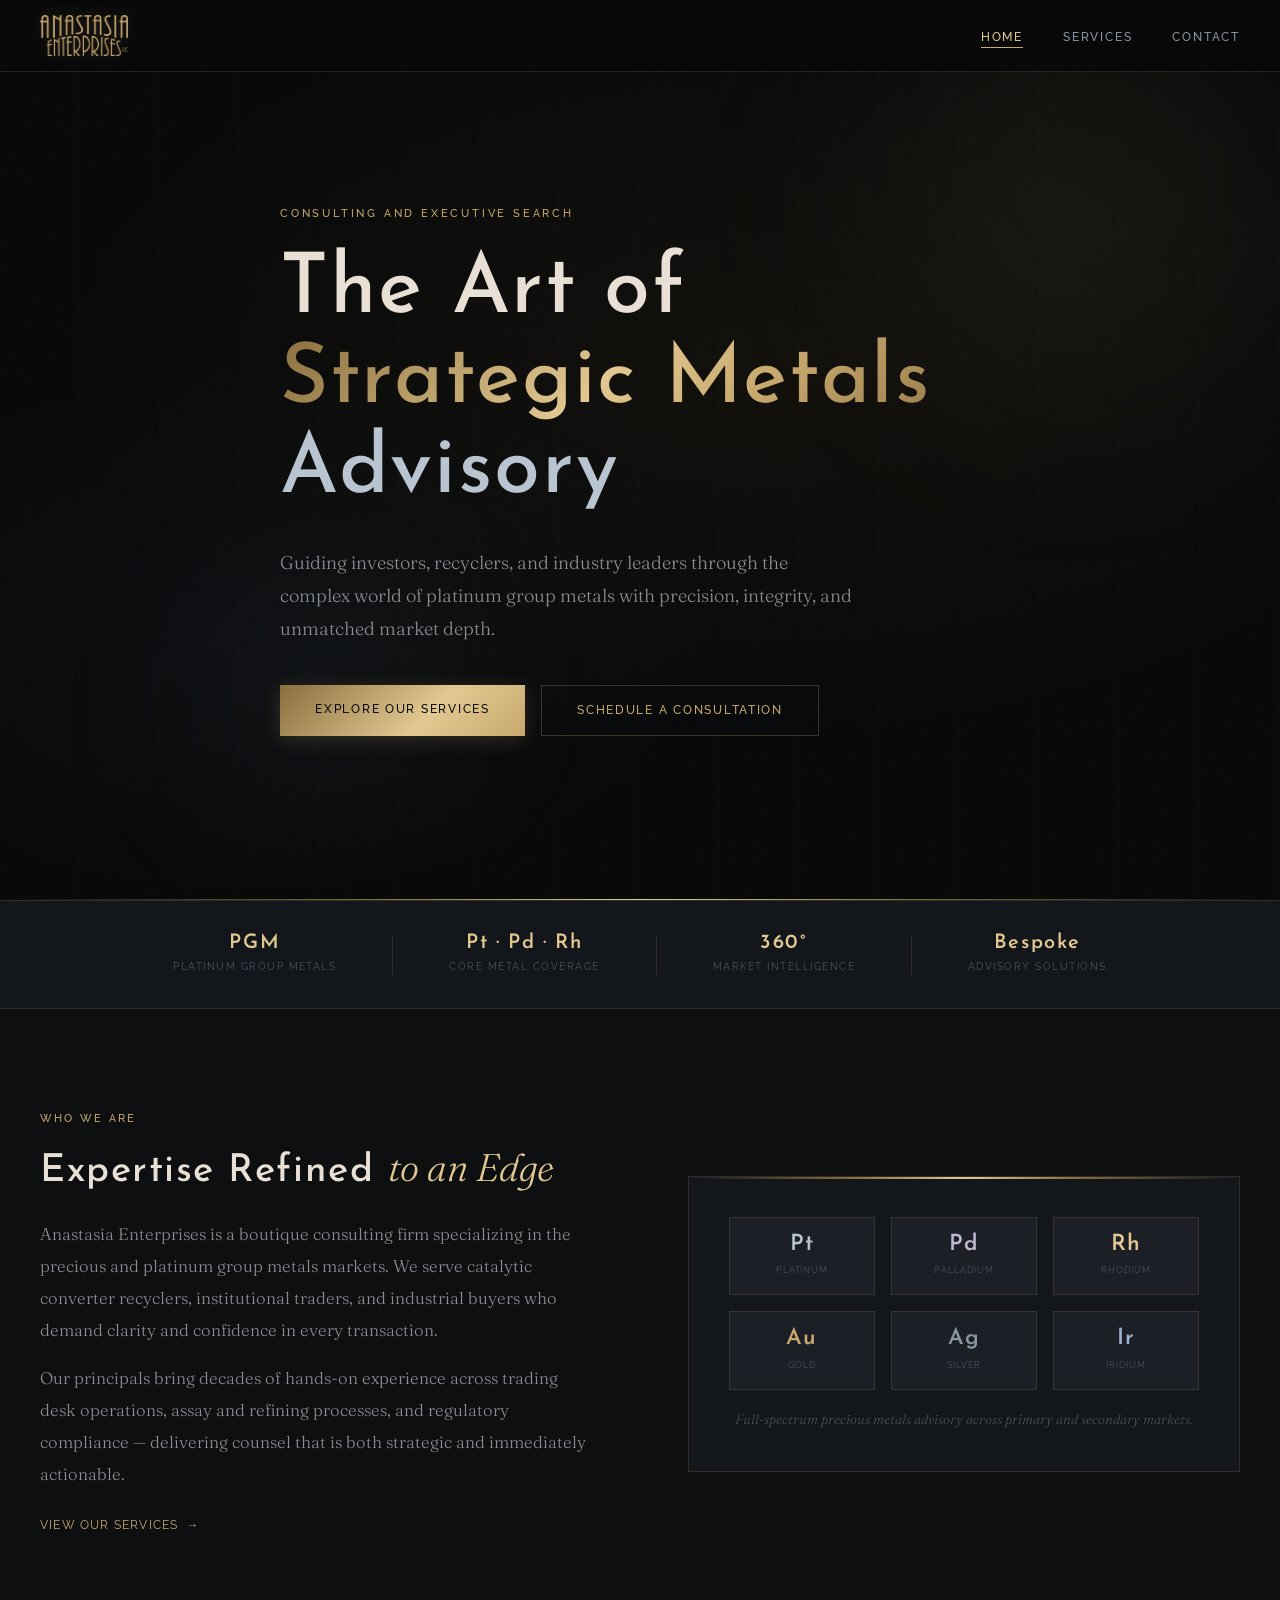
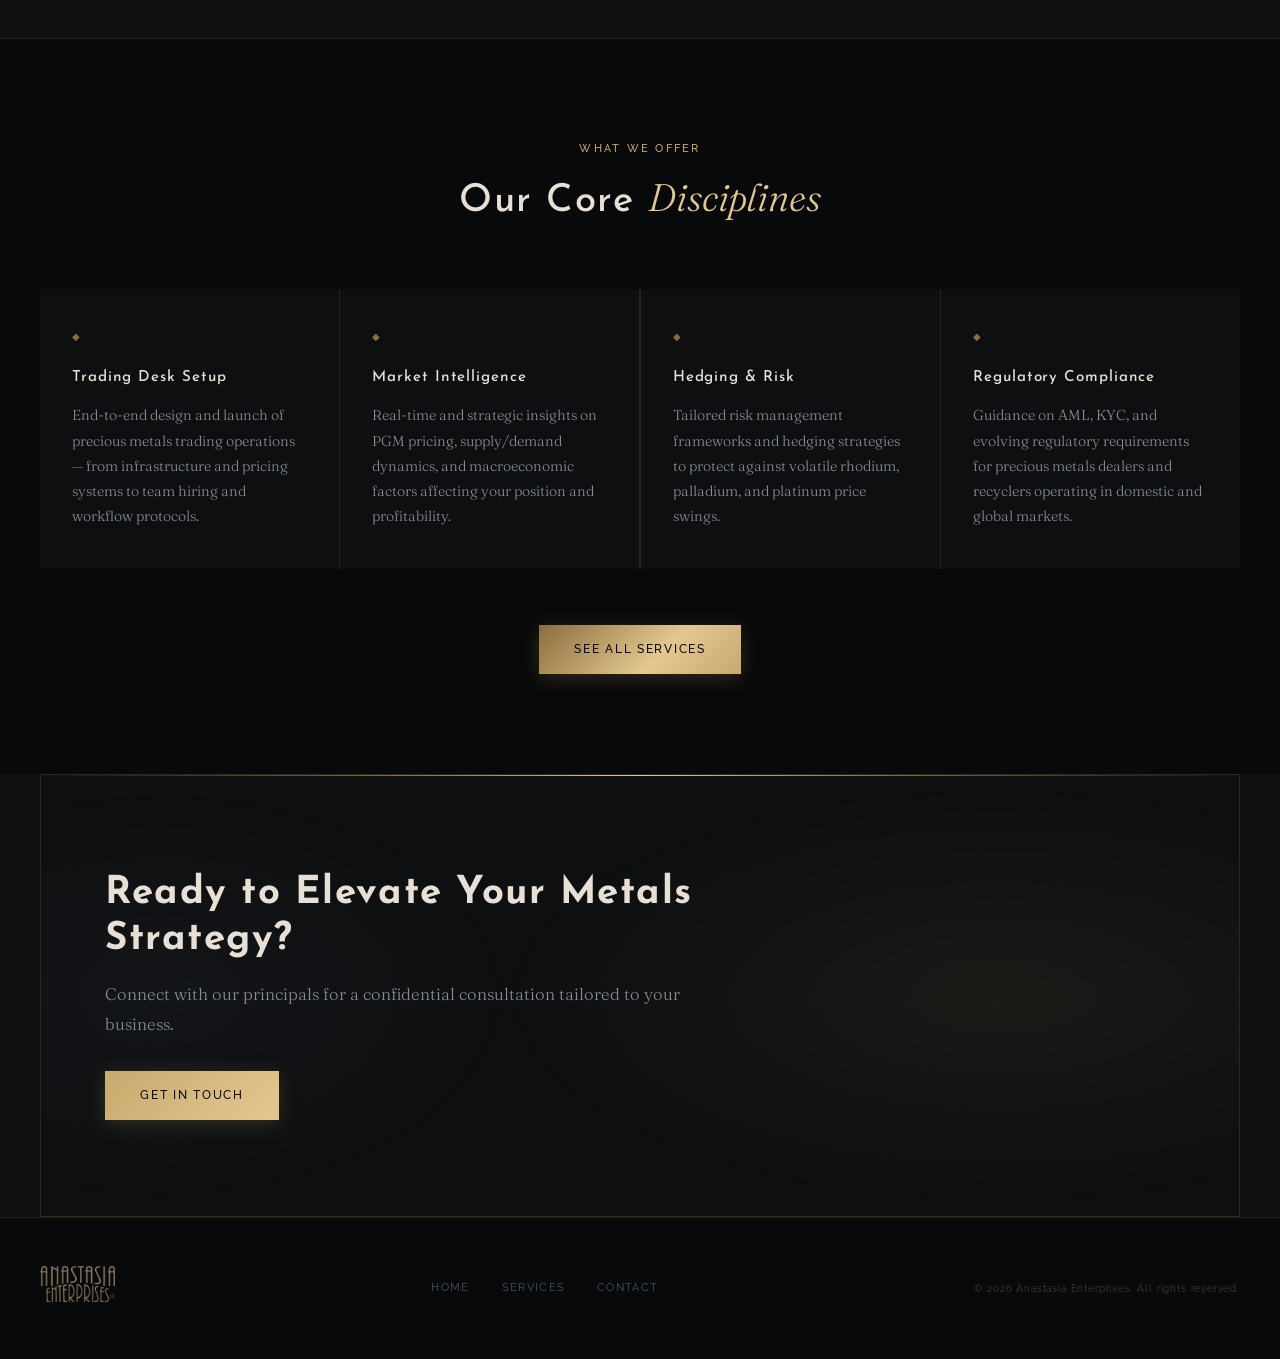
==== index.html @ 04ce866e "Add files via upload" ====
<!DOCTYPE html>
<html lang="en">
<head>
  <meta charset="UTF-8" />
  <meta name="viewport" content="width=device-width, initial-scale=1.0" />
  <title>Anastasia Enterprises | Consulting and Executive Search</title>
  <link rel="stylesheet" href="styles.css" />
  <link rel="preconnect" href="https://fonts.googleapis.com">
  <link rel="preconnect" href="https://fonts.gstatic.com" crossorigin>
  <link href="https://fonts.googleapis.com/css2?family=Fraunces:ital,opsz,wght@0,9..144,300;0,9..144,400;0,9..144,500;1,9..144,300;1,9..144,400&family=Josefin+Sans:wght@700&family=Raleway:wght@300;400;500&display=swap" rel="stylesheet">
</head>
<body class="page-home">

  <!-- Grain overlay -->
  <div class="grain"></div>

  <!-- Navigation -->
  <nav class="nav">
    <div class="nav-inner">
      <a href="index.html" class="nav-logo">
        <img src="logo.png" alt="Anastasia Enterprises" />
      </a>
      <ul class="nav-links">
        <li><a href="index.html" class="active">Home</a></li>
        <li><a href="services.html">Services</a></li>
        <li><a href="contact.html">Contact</a></li>
      </ul>
    </div>
  </nav>

  <!-- Hero -->
  <section class="hero">
    <div class="hero-bg">
      <div class="hero-orb hero-orb-1"></div>
      <div class="hero-orb hero-orb-2"></div>
      <div class="hero-lines"></div>
    </div>
    <div class="hero-content">
      <span class="hero-eyebrow">Consulting and Executive Search</span>
      <h1 class="hero-title">
        <span class="line-1">The Art of</span>
        <span class="line-2 gold-text">Strategic Metals</span>
        <span class="line-3">Advisory</span>
      </h1>
      <p class="hero-sub">Guiding investors, recyclers, and industry leaders through the complex world of platinum group metals with precision, integrity, and unmatched market depth.</p>
      <div class="hero-actions">
        <a href="services.html" class="btn-primary">Explore Our Services</a>
        <a href="contact.html" class="btn-ghost">Schedule a Consultation</a>
      </div>
    </div>
    <div class="hero-metal-bar"></div>
  </section>

  <!-- Stats Bar -->
  <section class="stats-bar">
    <div class="stats-inner">
      <div class="stat">
        <span class="stat-num">PGM</span>
        <span class="stat-label">Platinum Group Metals</span>
      </div>
      <div class="stat-divider"></div>
      <div class="stat">
        <span class="stat-num">Pt · Pd · Rh</span>
        <span class="stat-label">Core Metal Coverage</span>
      </div>
      <div class="stat-divider"></div>
      <div class="stat">
        <span class="stat-num">360°</span>
        <span class="stat-label">Market Intelligence</span>
      </div>
      <div class="stat-divider"></div>
      <div class="stat">
        <span class="stat-num">Bespoke</span>
        <span class="stat-label">Advisory Solutions</span>
      </div>
    </div>
  </section>

  <!-- About Strip -->
  <section class="about-strip">
    <div class="about-inner">
      <div class="about-text">
        <span class="section-label">Who We Are</span>
        <h2 class="section-title">Expertise Refined <em>to an Edge</em></h2>
        <p>Anastasia Enterprises is a boutique consulting firm specializing in the precious and platinum group metals markets. We serve catalytic converter recyclers, institutional traders, and industrial buyers who demand clarity and confidence in every transaction.</p>
        <p>Our principals bring decades of hands-on experience across trading desk operations, assay and refining processes, and regulatory compliance — delivering counsel that is both strategic and immediately actionable.</p>
        <a href="services.html" class="text-link">View our services <span>&#8594;</span></a>
      </div>
      <div class="about-visual">
        <div class="about-card">
          <div class="about-card-accent"></div>
          <div class="about-card-inner">
            <div class="metal-row">
              <div class="metal-chip pt">
                <span class="metal-symbol">Pt</span>
                <span class="metal-name">Platinum</span>
              </div>
              <div class="metal-chip pd">
                <span class="metal-symbol">Pd</span>
                <span class="metal-name">Palladium</span>
              </div>
              <div class="metal-chip rh">
                <span class="metal-symbol">Rh</span>
                <span class="metal-name">Rhodium</span>
              </div>
            </div>
            <div class="metal-row">
              <div class="metal-chip au">
                <span class="metal-symbol">Au</span>
                <span class="metal-name">Gold</span>
              </div>
              <div class="metal-chip ag">
                <span class="metal-symbol">Ag</span>
                <span class="metal-name">Silver</span>
              </div>
              <div class="metal-chip ir">
                <span class="metal-symbol">Ir</span>
                <span class="metal-name">Iridium</span>
              </div>
            </div>
            <p class="card-caption">Full-spectrum precious metals advisory across primary and secondary markets.</p>
          </div>
        </div>
      </div>
    </div>
  </section>

  <!-- Services Preview -->
  <section class="services-preview">
    <div class="services-preview-inner">
      <div class="section-header-centered">
        <span class="section-label">What We Offer</span>
        <h2 class="section-title">Our Core <em>Disciplines</em></h2>
      </div>
      <div class="preview-grid">
        <div class="preview-card" style="--delay:0s">
          <div class="preview-icon">&#9670;</div>
          <h3>Trading Desk Setup</h3>
          <p>End-to-end design and launch of precious metals trading operations — from infrastructure and pricing systems to team hiring and workflow protocols.</p>
        </div>
        <div class="preview-card" style="--delay:.1s">
          <div class="preview-icon">&#9670;</div>
          <h3>Market Intelligence</h3>
          <p>Real-time and strategic insights on PGM pricing, supply/demand dynamics, and macroeconomic factors affecting your position and profitability.</p>
        </div>
        <div class="preview-card" style="--delay:.2s">
          <div class="preview-icon">&#9670;</div>
          <h3>Hedging &amp; Risk</h3>
          <p>Tailored risk management frameworks and hedging strategies to protect against volatile rhodium, palladium, and platinum price swings.</p>
        </div>
        <div class="preview-card" style="--delay:.3s">
          <div class="preview-icon">&#9670;</div>
          <h3>Regulatory Compliance</h3>
          <p>Guidance on AML, KYC, and evolving regulatory requirements for precious metals dealers and recyclers operating in domestic and global markets.</p>
        </div>
      </div>
      <div class="services-cta">
        <a href="services.html" class="btn-primary">See All Services</a>
      </div>
    </div>
  </section>

  <!-- CTA Banner -->
  <section class="cta-banner">
    <div class="cta-banner-inner">
      <div class="cta-banner-bg"></div>
      <div class="cta-content">
        <h2>Ready to Elevate Your Metals Strategy?</h2>
        <p>Connect with our principals for a confidential consultation tailored to your business.</p>
        <a href="contact.html" class="btn-primary btn-light">Get In Touch</a>
      </div>
    </div>
  </section>

  <!-- Footer -->
  <footer class="footer">
    <div class="footer-inner">
      <div class="footer-logo">
        <img src="logo.png" alt="Anastasia Enterprises" />
      </div>
      <div class="footer-links">
        <a href="index.html">Home</a>
        <a href="services.html">Services</a>
        <a href="contact.html">Contact</a>
      </div>
      <p class="footer-copy">&copy; 2026 Anastasia Enterprises. All rights reserved.</p>
    </div>
  </footer>

  <script src="main.js"></script>
</body>
</html>
---- styles.css ----
/* ============================================================
   ANASTASIA ENTERPRISES — Precious Metals Consulting
   Design: Dark metallic luxury — deep obsidian with gold and
   platinum tones, Cinzel display, Fraunces body.
   ============================================================ */

/* --- Reset & Base ------------------------------------------ */
*, *::before, *::after { box-sizing: border-box; margin: 0; padding: 0; }

:root {
  --black:       #08090a;
  --dark:        #0d0f11;
  --dark-mid:    #13161a;
  --dark-light:  #1c2026;
  --border:      rgba(180, 155, 90, 0.18);
  --border-mid:  rgba(180, 155, 90, 0.3);

  --gold:        #c8a96e;
  --gold-light:  #e2c890;
  --gold-dim:    #8a6e3e;
  --platinum:    #b8c4d0;
  --silver:      #8a96a2;
  --silver-dim:  #4a5560;

  --text-primary:  #e8e0d4;
  --text-secondary: #8a8e94;
  --text-muted:    #4a5056;

  --font-display: 'Josefin Sans', sans-serif;
  --font-body:    'Fraunces', Georgia, serif;
  --font-ui:      'Raleway', sans-serif;
}

html { scroll-behavior: smooth; }

body {
  background: var(--black);
  color: var(--text-primary);
  font-family: var(--font-body);
  font-size: 18px;
  line-height: 1.7;
  -webkit-font-smoothing: antialiased;
  overflow-x: hidden;
}

/* --- Grain Overlay ----------------------------------------- */
.grain {
  position: fixed;
  inset: 0;
  z-index: 9999;
  pointer-events: none;
  background-image: url("data:image/svg+xml,%3Csvg viewBox='0 0 256 256' xmlns='http://www.w3.org/2000/svg'%3E%3Cfilter id='noise'%3E%3CfeTurbulence type='fractalNoise' baseFrequency='0.9' numOctaves='4' stitchTiles='stitch'/%3E%3C/filter%3E%3Crect width='100%25' height='100%25' filter='url(%23noise)' opacity='0.04'/%3E%3C/svg%3E");
  background-repeat: repeat;
  background-size: 200px 200px;
  opacity: 0.45;
  mix-blend-mode: overlay;
}

/* --- Typography -------------------------------------------- */
h1, h2, h3, h4 { font-family: var(--font-display); font-weight: 700; letter-spacing: 0.04em; }
em { font-family: var(--font-body); font-style: italic; font-weight: 300; letter-spacing: 0; }
p { font-family: var(--font-body); font-weight: 300; color: var(--text-secondary); }

.gold-text {
  background: linear-gradient(135deg, var(--gold-dim) 0%, var(--gold-light) 45%, var(--gold) 65%, var(--gold-dim) 100%);
  -webkit-background-clip: text;
  -webkit-text-fill-color: transparent;
  background-clip: text;
}
.section-label {
  font-family: var(--font-ui);
  font-size: 0.7rem;
  font-weight: 500;
  letter-spacing: 0.2em;
  text-transform: uppercase;
  color: var(--gold);
  display: block;
  margin-bottom: 1rem;
}
.section-title {
  font-size: clamp(1.8rem, 3vw, 2.8rem);
  font-weight: 500;
  line-height: 1.2;
  color: var(--text-primary);
  margin-bottom: 1.5rem;
}
.section-title em {
  color: var(--gold-light);
}

/* --- Navigation -------------------------------------------- */
.nav {
  position: fixed;
  top: 0; left: 0; right: 0;
  z-index: 100;
  padding: 0 2rem;
  height: 72px;
  background: rgba(8, 9, 10, 0.88);
  backdrop-filter: blur(20px) saturate(1.5);
  border-bottom: 1px solid var(--border);
  transition: background 0.3s;
}
.nav-inner {
  max-width: 1200px;
  margin: 0 auto;
  height: 100%;
  display: flex;
  align-items: center;
  gap: 2rem;
}
.nav-logo {
  display: flex;
  align-items: center;
  margin-right: auto;
}
.nav-logo img {
  height: 42px;
  width: auto;
  object-fit: contain;
  filter: drop-shadow(0 0 8px rgba(200, 169, 110, 0.25));
}
.nav-links {
  list-style: none;
  display: flex;
  gap: 2.5rem;
}
.nav-links a {
  font-family: var(--font-ui);
  font-size: 0.75rem;
  font-weight: 500;
  letter-spacing: 0.15em;
  text-transform: uppercase;
  color: var(--silver);
  text-decoration: none;
  transition: color 0.2s;
  position: relative;
  padding-bottom: 4px;
}
.nav-links a::after {
  content: '';
  position: absolute;
  bottom: 0; left: 0;
  width: 0; height: 1px;
  background: var(--gold);
  transition: width 0.3s;
}
.nav-links a:hover,
.nav-links a.active {
  color: var(--gold-light);
}
.nav-links a:hover::after,
.nav-links a.active::after { width: 100%; }
.nav-cta {
  font-family: var(--font-ui);
  font-size: 0.7rem;
  font-weight: 500;
  letter-spacing: 0.15em;
  text-transform: uppercase;
  color: var(--black);
  background: linear-gradient(135deg, var(--gold-dim), var(--gold-light));
  text-decoration: none;
  padding: 0.55rem 1.4rem;
  border: none;
  transition: opacity 0.2s, transform 0.2s;
}
.nav-cta:hover { opacity: 0.85; transform: translateY(-1px); }

/* --- Buttons ----------------------------------------------- */
.btn-primary {
  display: inline-block;
  font-family: var(--font-ui);
  font-size: 0.72rem;
  font-weight: 500;
  letter-spacing: 0.15em;
  text-transform: uppercase;
  color: var(--black);
  background: linear-gradient(135deg, var(--gold-dim) 0%, var(--gold-light) 60%, var(--gold) 100%);
  text-decoration: none;
  padding: 0.9rem 2.2rem;
  border: none;
  cursor: pointer;
  transition: opacity 0.2s, transform 0.2s, box-shadow 0.2s;
  box-shadow: 0 4px 20px rgba(200, 169, 110, 0.2);
}
.btn-primary:hover {
  opacity: 0.9;
  transform: translateY(-2px);
  box-shadow: 0 8px 30px rgba(200, 169, 110, 0.35);
}
.btn-primary.btn-light {
  background: linear-gradient(135deg, var(--gold) 0%, var(--gold-light) 100%);
}
.btn-ghost {
  display: inline-block;
  font-family: var(--font-ui);
  font-size: 0.72rem;
  font-weight: 500;
  letter-spacing: 0.15em;
  text-transform: uppercase;
  color: var(--gold);
  text-decoration: none;
  padding: 0.9rem 2.2rem;
  border: 1px solid var(--border-mid);
  transition: border-color 0.2s, color 0.2s, background 0.2s;
}
.btn-ghost:hover {
  border-color: var(--gold);
  background: rgba(200, 169, 110, 0.07);
}
.text-link {
  font-family: var(--font-ui);
  font-size: 0.75rem;
  letter-spacing: 0.1em;
  text-transform: uppercase;
  color: var(--gold);
  text-decoration: none;
  display: inline-flex;
  align-items: center;
  gap: 0.5rem;
  margin-top: 0.5rem;
  transition: gap 0.2s;
}
.text-link:hover { gap: 0.8rem; }

/* --- Hero -------------------------------------------------- */
.hero {
  position: relative;
  min-height: 100vh;
  display: flex;
  align-items: center;
  padding: 120px 2rem 80px;
  overflow: hidden;
}
.hero-bg {
  position: absolute;
  inset: 0;
  background: radial-gradient(ellipse 80% 60% at 60% 40%, rgba(180, 140, 60, 0.06) 0%, transparent 70%),
              radial-gradient(ellipse 60% 50% at 20% 70%, rgba(100, 120, 160, 0.05) 0%, transparent 60%),
              var(--black);
}
.hero-orb {
  position: absolute;
  border-radius: 50%;
  filter: blur(80px);
}
.hero-orb-1 {
  width: 600px; height: 600px;
  top: -100px; right: -100px;
  background: radial-gradient(circle, rgba(200, 169, 110, 0.09) 0%, transparent 70%);
}
.hero-orb-2 {
  width: 400px; height: 400px;
  bottom: 0; left: 10%;
  background: radial-gradient(circle, rgba(184, 196, 208, 0.05) 0%, transparent 70%);
}
.hero-lines {
  position: absolute;
  inset: 0;
  background-image:
    repeating-linear-gradient(
      90deg,
      transparent,
      transparent 79px,
      rgba(180, 155, 90, 0.04) 80px
    );
}
.hero-content {
  position: relative;
  z-index: 2;
  max-width: 1200px;
  margin: 0 auto;
  width: 100%;
  max-width: 720px;
}
.hero-eyebrow {
  font-family: var(--font-ui);
  font-size: 0.7rem;
  font-weight: 500;
  letter-spacing: 0.25em;
  text-transform: uppercase;
  color: var(--gold);
  display: block;
  margin-bottom: 1.5rem;
  animation: fadeUp 0.8s ease both;
}
.hero-title {
  font-size: clamp(3rem, 6.5vw, 6rem);
  font-weight: 500;
  line-height: 1.08;
  letter-spacing: 0.02em;
  margin-bottom: 1.8rem;
  display: flex;
  flex-direction: column;
}
.hero-title .line-1 {
  color: var(--text-primary);
  animation: fadeUp 0.8s ease 0.1s both;
}
.hero-title .line-2 {
  animation: fadeUp 0.8s ease 0.2s both;
}
.hero-title .line-3 {
  color: var(--platinum);
  animation: fadeUp 0.8s ease 0.3s both;
}
.hero-sub {
  font-size: 1.15rem;
  color: var(--text-secondary);
  max-width: 580px;
  margin-bottom: 2.5rem;
  animation: fadeUp 0.8s ease 0.4s both;
  line-height: 1.8;
}
.hero-actions {
  display: flex;
  gap: 1rem;
  flex-wrap: wrap;
  animation: fadeUp 0.8s ease 0.5s both;
}
.hero-metal-bar {
  position: absolute;
  bottom: 0; left: 0; right: 0;
  height: 1px;
  background: linear-gradient(90deg, transparent, var(--gold-dim) 30%, var(--gold-light) 50%, var(--gold-dim) 70%, transparent);
}

/* --- Stats Bar --------------------------------------------- */
.stats-bar {
  background: var(--dark-mid);
  border-top: 1px solid var(--border);
  border-bottom: 1px solid var(--border);
  padding: 2rem;
}
.stats-inner {
  max-width: 1200px;
  margin: 0 auto;
  display: flex;
  align-items: center;
  justify-content: center;
  gap: 0;
}
.stat {
  display: flex;
  flex-direction: column;
  align-items: center;
  padding: 0 3.5rem;
}
.stat-num {
  font-family: var(--font-display);
  font-size: 1.25rem;
  font-weight: 600;
  letter-spacing: 0.08em;
  color: var(--gold-light);
  line-height: 1;
  margin-bottom: 0.4rem;
}
.stat-label {
  font-family: var(--font-ui);
  font-size: 0.62rem;
  font-weight: 400;
  letter-spacing: 0.15em;
  text-transform: uppercase;
  color: var(--silver-dim);
}
.stat-divider {
  width: 1px;
  height: 40px;
  background: var(--border);
  flex-shrink: 0;
}

/* --- About Strip ------------------------------------------- */
.about-strip {
  padding: 100px 2rem;
  background: var(--dark);
}
.about-inner {
  max-width: 1200px;
  margin: 0 auto;
  display: grid;
  grid-template-columns: 1fr 1fr;
  gap: 6rem;
  align-items: center;
}
.about-text p {
  margin-bottom: 1rem;
  font-size: 1.05rem;
  line-height: 1.9;
}
.about-visual {}
.about-card {
  position: relative;
  background: var(--dark-mid);
  border: 1px solid var(--border);
  padding: 2.5rem;
  overflow: hidden;
}
.about-card-accent {
  position: absolute;
  top: 0; left: 0; right: 0;
  height: 2px;
  background: linear-gradient(90deg, transparent, var(--gold-dim) 30%, var(--gold-light) 50%, var(--gold-dim) 70%, transparent);
}
.about-card-inner {}
.metal-row {
  display: flex;
  gap: 1rem;
  margin-bottom: 1rem;
}
.metal-chip {
  flex: 1;
  display: flex;
  flex-direction: column;
  align-items: center;
  padding: 1rem 0.5rem;
  border: 1px solid var(--border);
  background: var(--dark-light);
  transition: border-color 0.2s, background 0.2s;
  cursor: default;
}
.metal-chip:hover {
  border-color: var(--border-mid);
  background: rgba(180, 155, 90, 0.05);
}
.metal-symbol {
  font-family: var(--font-display);
  font-size: 1.4rem;
  font-weight: 600;
  letter-spacing: 0.05em;
  line-height: 1;
  margin-bottom: 0.4rem;
}
.metal-chip.pt .metal-symbol { color: var(--platinum); }
.metal-chip.pd .metal-symbol { color: #c0b8d0; }
.metal-chip.rh .metal-symbol { color: var(--gold-light); }
.metal-chip.au .metal-symbol { color: var(--gold); }
.metal-chip.ag .metal-symbol { color: var(--silver); }
.metal-chip.ir .metal-symbol { color: #9ab4d0; }
.metal-name {
  font-family: var(--font-ui);
  font-size: 0.58rem;
  letter-spacing: 0.1em;
  text-transform: uppercase;
  color: var(--text-muted);
}
.card-caption {
  font-size: 0.85rem;
  color: var(--text-muted);
  text-align: center;
  margin-top: 1.2rem;
  font-style: italic;
  line-height: 1.6;
}

/* --- Services Preview -------------------------------------- */
.services-preview {
  padding: 100px 2rem;
  background: var(--black);
  border-top: 1px solid var(--border);
}
.services-preview-inner {
  max-width: 1200px;
  margin: 0 auto;
}
.section-header-centered {
  text-align: center;
  margin-bottom: 4rem;
}
.preview-grid {
  display: grid;
  grid-template-columns: repeat(4, 1fr);
  gap: 1.5px;
  background: var(--border);
}
.preview-card {
  background: var(--dark);
  padding: 2.5rem 2rem;
  position: relative;
  overflow: hidden;
  transition: background 0.3s;
  animation: fadeUp 0.6s ease var(--delay) both;
}
.preview-card::before {
  content: '';
  position: absolute;
  top: 0; left: 0; right: 0;
  height: 1px;
  background: transparent;
  transition: background 0.3s;
}
.preview-card:hover {
  background: var(--dark-mid);
}
.preview-card:hover::before {
  background: linear-gradient(90deg, transparent, var(--gold-dim), transparent);
}
.preview-icon {
  font-size: 0.6rem;
  color: var(--gold-dim);
  margin-bottom: 1.2rem;
  display: block;
}
.preview-card h3 {
  font-size: 0.95rem;
  letter-spacing: 0.06em;
  font-weight: 500;
  color: var(--text-primary);
  margin-bottom: 0.8rem;
}
.preview-card p {
  font-size: 0.9rem;
  line-height: 1.75;
}
.services-cta {
  text-align: center;
  margin-top: 3.5rem;
}

/* --- CTA Banner -------------------------------------------- */
.cta-banner {
  padding: 0 2rem;
  background: var(--dark);
}
.cta-banner-inner {
  max-width: 1200px;
  margin: 0 auto;
  position: relative;
  overflow: hidden;
  padding: 6rem 4rem;
  border: 1px solid var(--border);
  border-radius: 0;
}
.cta-banner-bg {
  position: absolute;
  inset: 0;
  background:
    radial-gradient(ellipse 70% 80% at 80% 50%, rgba(200, 169, 110, 0.07) 0%, transparent 60%),
    radial-gradient(ellipse 50% 80% at 10% 50%, rgba(184, 196, 208, 0.04) 0%, transparent 60%);
}
.cta-banner-inner::before {
  content: '';
  position: absolute;
  top: 0; left: 0; right: 0;
  height: 1px;
  background: linear-gradient(90deg, transparent, var(--gold-dim) 30%, var(--gold-light) 50%, var(--gold-dim) 70%, transparent);
}
.cta-content {
  position: relative;
  z-index: 2;
  max-width: 600px;
}
.cta-content h2 {
  font-size: clamp(1.6rem, 3vw, 2.5rem);
  color: var(--text-primary);
  margin-bottom: 1rem;
  line-height: 1.2;
}
.cta-content p {
  font-size: 1.05rem;
  margin-bottom: 2rem;
  line-height: 1.8;
}

/* --- Footer ------------------------------------------------ */
.footer {
  background: var(--black);
  border-top: 1px solid var(--border);
  padding: 3rem 2rem;
}
.footer-inner {
  max-width: 1200px;
  margin: 0 auto;
  display: flex;
  align-items: center;
  gap: 3rem;
}
.footer-logo img {
  height: 36px;
  width: auto;
  opacity: 0.7;
  filter: grayscale(0.3);
}
.footer-links {
  display: flex;
  gap: 2rem;
  margin-left: auto;
  margin-right: auto;
}
.footer-links a {
  font-family: var(--font-ui);
  font-size: 0.68rem;
  letter-spacing: 0.12em;
  text-transform: uppercase;
  color: var(--silver-dim);
  text-decoration: none;
  transition: color 0.2s;
}
.footer-links a:hover { color: var(--gold); }
.footer-copy {
  font-family: var(--font-ui);
  font-size: 0.65rem;
  letter-spacing: 0.08em;
  color: var(--text-muted);
}

/* --- Page Header (Services & Contact pages) ---------------- */
.page-header {
  position: relative;
  padding: 160px 2rem 80px;
  overflow: hidden;
  border-bottom: 1px solid var(--border);
}
.page-header-bg {
  position: absolute;
  inset: 0;
  background: radial-gradient(ellipse 80% 60% at 60% 40%, rgba(180, 140, 60, 0.05) 0%, transparent 70%), var(--black);
}
.page-header-content {
  position: relative;
  z-index: 2;
  max-width: 1200px;
  margin: 0 auto;
  max-width: 700px;
}
.page-title {
  font-size: clamp(2.8rem, 5.5vw, 5rem);
  font-weight: 500;
  line-height: 1.1;
  letter-spacing: 0.03em;
  color: var(--text-primary);
  margin-bottom: 1.2rem;
  animation: fadeUp 0.8s ease 0.1s both;
}
.page-title em { color: var(--gold-light); }
.page-subtitle {
  font-size: 1.1rem;
  max-width: 540px;
  line-height: 1.85;
  animation: fadeUp 0.8s ease 0.2s both;
}

/* --- Services Full (Services Page) ------------------------- */
.services-full {
  padding: 80px 2rem 100px;
  background: var(--dark);
}
.services-full-inner {
  max-width: 1200px;
  margin: 0 auto;
  display: flex;
  flex-direction: column;
  gap: 0;
}
.service-block {
  display: grid;
  grid-template-columns: 80px 1fr 4px;
  gap: 0;
  padding: 4rem 0;
  border-bottom: 1px solid var(--border);
  position: relative;
  transition: background 0.3s;
}
.service-block:hover {
  background: rgba(200, 169, 110, 0.02);
}
.service-number {
  font-family: var(--font-display);
  font-size: 0.75rem;
  font-weight: 600;
  letter-spacing: 0.1em;
  color: var(--text-muted);
  padding-top: 0.4rem;
  flex-shrink: 0;
}
.service-content {
  padding: 0 3rem 0 0;
}
.service-header {
  display: flex;
  align-items: flex-start;
  gap: 1.5rem;
  margin-bottom: 1.2rem;
  flex-wrap: wrap;
}
.service-title {
  font-size: clamp(1.3rem, 2.2vw, 1.8rem);
  font-weight: 500;
  color: var(--text-primary);
  line-height: 1.2;
  flex: 1;
}
.service-title em { color: var(--gold-light); }
.service-tag {
  font-family: var(--font-ui);
  font-size: 0.6rem;
  letter-spacing: 0.18em;
  text-transform: uppercase;
  color: var(--gold-dim);
  background: rgba(200, 169, 110, 0.1);
  border: 1px solid rgba(200, 169, 110, 0.2);
  padding: 0.3rem 0.8rem;
  align-self: flex-start;
  margin-top: 0.25rem;
  white-space: nowrap;
}
.service-lead {
  font-size: 1.05rem;
  color: var(--text-secondary);
  margin-bottom: 1.5rem;
  line-height: 1.8;
  font-weight: 300;
  max-width: 680px;
}
.service-list {
  list-style: none;
  display: flex;
  flex-direction: column;
  gap: 0.5rem;
  margin-bottom: 1.5rem;
}
.service-list li {
  font-family: var(--font-body);
  font-size: 0.95rem;
  color: var(--text-secondary);
  padding-left: 1.2rem;
  position: relative;
  line-height: 1.7;
}
.service-list li::before {
  content: '–';
  position: absolute;
  left: 0;
  color: var(--gold-dim);
}
.service-metals {
  display: flex;
  flex-wrap: wrap;
  gap: 0.5rem;
}
.tag {
  font-family: var(--font-ui);
  font-size: 0.58rem;
  letter-spacing: 0.12em;
  text-transform: uppercase;
  color: var(--silver-dim);
  border: 1px solid rgba(138, 150, 162, 0.2);
  padding: 0.25rem 0.6rem;
}
.service-accent-bar {
  width: 4px;
  background: linear-gradient(180deg, var(--gold-dim), transparent);
  align-self: stretch;
  opacity: 0;
  transition: opacity 0.3s;
}
.service-block:hover .service-accent-bar { opacity: 1; }

/* --- Contact Section --------------------------------------- */
.contact-section {
  padding: 80px 2rem 100px;
  background: var(--dark);
}
.contact-inner {
  max-width: 1200px;
  margin: 0 auto;
  display: grid;
  grid-template-columns: 1fr 1.4fr;
  gap: 6rem;
  align-items: start;
}
.contact-info {}
.contact-info p {
  font-size: 1rem;
  line-height: 1.85;
  margin-bottom: 1rem;
}
.contact-details {
  margin: 2.5rem 0;
  display: flex;
  flex-direction: column;
  gap: 1.5rem;
}
.contact-detail-item {
  display: flex;
  align-items: flex-start;
  gap: 1rem;
}
.contact-detail-icon {
  color: var(--gold-dim);
  font-size: 0.55rem;
  margin-top: 0.55rem;
  flex-shrink: 0;
}
.contact-detail-item > div {
  display: flex;
  flex-direction: column;
  gap: 0.2rem;
}
.contact-detail-label {
  font-family: var(--font-ui);
  font-size: 0.65rem;
  letter-spacing: 0.12em;
  text-transform: uppercase;
  color: var(--text-muted);
}
.contact-detail-value {
  font-family: var(--font-body);
  font-size: 1rem;
  color: var(--text-secondary);
}
.contact-metals-strip {
  display: flex;
  gap: 0.8rem;
  margin-top: 2rem;
}
.metal-label {
  font-family: var(--font-display);
  font-size: 1rem;
  font-weight: 600;
  color: var(--text-muted);
  letter-spacing: 0.05em;
  transition: color 0.2s;
}
.metal-label:nth-child(1) { color: var(--platinum); }
.metal-label:nth-child(2) { color: #c0b8d0; }
.metal-label:nth-child(3) { color: var(--gold); }
.metal-label:nth-child(4) { color: var(--gold-light); }
.metal-label:nth-child(5) { color: var(--silver); }
.metal-label:nth-child(6) { color: #9ab4d0; }

/* --- Contact Form ------------------------------------------ */
.contact-form-wrap {}
.contact-form {
  display: flex;
  flex-direction: column;
  gap: 1.5rem;
  background: var(--dark-mid);
  border: 1px solid var(--border);
  padding: 2.5rem;
  position: relative;
}
.contact-form::before {
  content: '';
  position: absolute;
  top: 0; left: 0; right: 0;
  height: 2px;
  background: linear-gradient(90deg, transparent, var(--gold-dim) 30%, var(--gold-light) 50%, var(--gold-dim) 70%, transparent);
}
.form-row {
  display: grid;
  grid-template-columns: 1fr 1fr;
  gap: 1.5rem;
}
.form-group {
  display: flex;
  flex-direction: column;
  gap: 0.5rem;
}
.form-group label {
  font-family: var(--font-ui);
  font-size: 0.62rem;
  letter-spacing: 0.15em;
  text-transform: uppercase;
  color: var(--silver-dim);
}
.form-group input,
.form-group select,
.form-group textarea {
  background: var(--dark-light);
  border: 1px solid var(--border);
  color: var(--text-primary);
  font-family: var(--font-body);
  font-size: 1rem;
  font-weight: 300;
  padding: 0.75rem 1rem;
  outline: none;
  transition: border-color 0.2s, background 0.2s;
  appearance: none;
  -webkit-appearance: none;
}
.form-group select {
  background-image: url("data:image/svg+xml,%3Csvg xmlns='http://www.w3.org/2000/svg' width='12' height='8' viewBox='0 0 12 8'%3E%3Cpath d='M1 1l5 5 5-5' stroke='%238a6e3e' stroke-width='1.5' fill='none'/%3E%3C/svg%3E");
  background-repeat: no-repeat;
  background-position: right 1rem center;
  padding-right: 2.5rem;
  cursor: pointer;
}
.form-group select option {
  background: var(--dark-mid);
  color: var(--text-primary);
}
.form-group input:focus,
.form-group select:focus,
.form-group textarea:focus {
  border-color: var(--gold-dim);
  background: rgba(200, 169, 110, 0.04);
}
.form-group input::placeholder,
.form-group textarea::placeholder {
  color: var(--text-muted);
  font-style: italic;
}
.form-group textarea { resize: vertical; min-height: 120px; }
.form-check {
  flex-direction: row;
  align-items: center;
  gap: 0.75rem;
}
.form-check input[type="checkbox"] {
  width: 16px; height: 16px;
  padding: 0;
  flex-shrink: 0;
  cursor: pointer;
  accent-color: var(--gold);
}
.check-label {
  font-family: var(--font-ui);
  font-size: 0.7rem;
  letter-spacing: 0.05em;
  color: var(--text-secondary);
  text-transform: none;
}
.btn-submit {
  display: flex;
  align-items: center;
  justify-content: center;
  gap: 0.75rem;
  width: 100%;
  padding: 1.1rem;
  font-size: 0.75rem;
  cursor: pointer;
  border: none;
}
.btn-arrow { transition: transform 0.2s; }
.btn-submit:hover .btn-arrow { transform: translateX(4px); }
.form-success {
  background: rgba(180, 155, 90, 0.08);
  border: 1px solid rgba(180, 155, 90, 0.3);
  padding: 1.5rem;
  text-align: center;
  margin-top: 0.5rem;
}
.form-success .success-icon {
  color: var(--gold);
  font-size: 1.5rem;
  display: block;
  margin-bottom: 0.5rem;
}
.form-success p {
  font-size: 0.95rem;
  color: var(--text-secondary);
}
.form-error {
  background: rgba(180, 60, 60, 0.08);
  border: 1px solid rgba(180, 60, 60, 0.3);
  padding: 1rem;
  margin-top: 0.5rem;
}
.form-error p {
  font-size: 0.9rem;
  color: #d09090;
  text-align: center;
}

/* --- Animations -------------------------------------------- */
@keyframes fadeUp {
  from { opacity: 0; transform: translateY(24px); }
  to   { opacity: 1; transform: translateY(0); }
}

/* --- Scroll Reveal ----------------------------------------- */
.reveal {
  opacity: 0;
  transform: translateY(28px);
  transition: opacity 0.7s ease, transform 0.7s ease;
}
.reveal.visible {
  opacity: 1;
  transform: translateY(0);
}

/* --- Responsive -------------------------------------------- */
@media (max-width: 1024px) {
  .about-inner { grid-template-columns: 1fr; gap: 3rem; }
  .preview-grid { grid-template-columns: repeat(2, 1fr); }
  .contact-inner { grid-template-columns: 1fr; gap: 3rem; }
  .stats-inner { flex-wrap: wrap; gap: 1.5rem; }
  .stat { padding: 0 2rem; }
  .stat-divider { display: none; }
}
@media (max-width: 768px) {
  .nav-cta { display: none; }
  .nav-links { gap: 1.5rem; }
  .nav-logo img { height: 34px; }
  .hero { padding-top: 100px; }
  .preview-grid { grid-template-columns: 1fr; }
  .form-row { grid-template-columns: 1fr; }
  .service-block { grid-template-columns: 40px 1fr 4px; }
  .service-content { padding-right: 0; }
  .cta-banner-inner { padding: 4rem 2rem; }
  .footer-inner { flex-direction: column; text-align: center; gap: 1.5rem; }
  .footer-links { flex-wrap: wrap; justify-content: center; }
}
@media (max-width: 480px) {
  .hero-actions { flex-direction: column; }
  .hero-actions .btn-primary,
  .hero-actions .btn-ghost { text-align: center; }
}
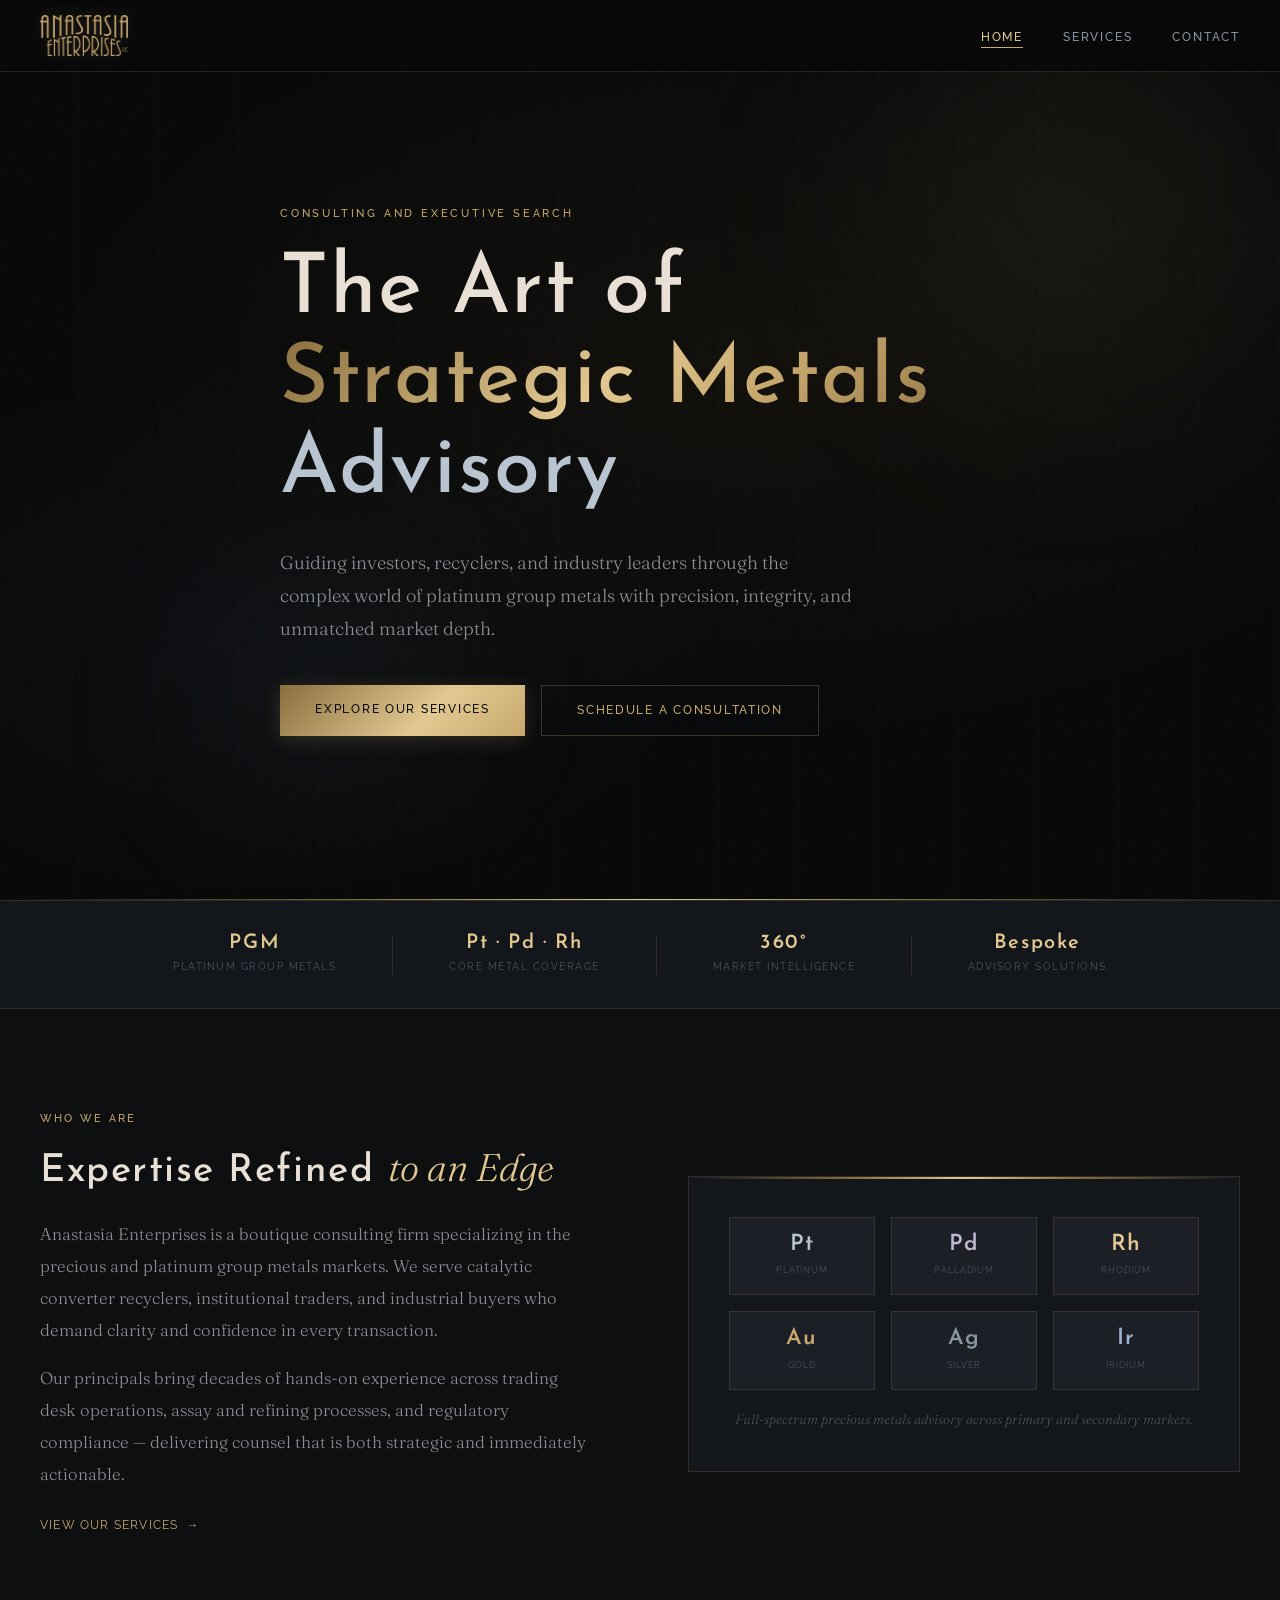
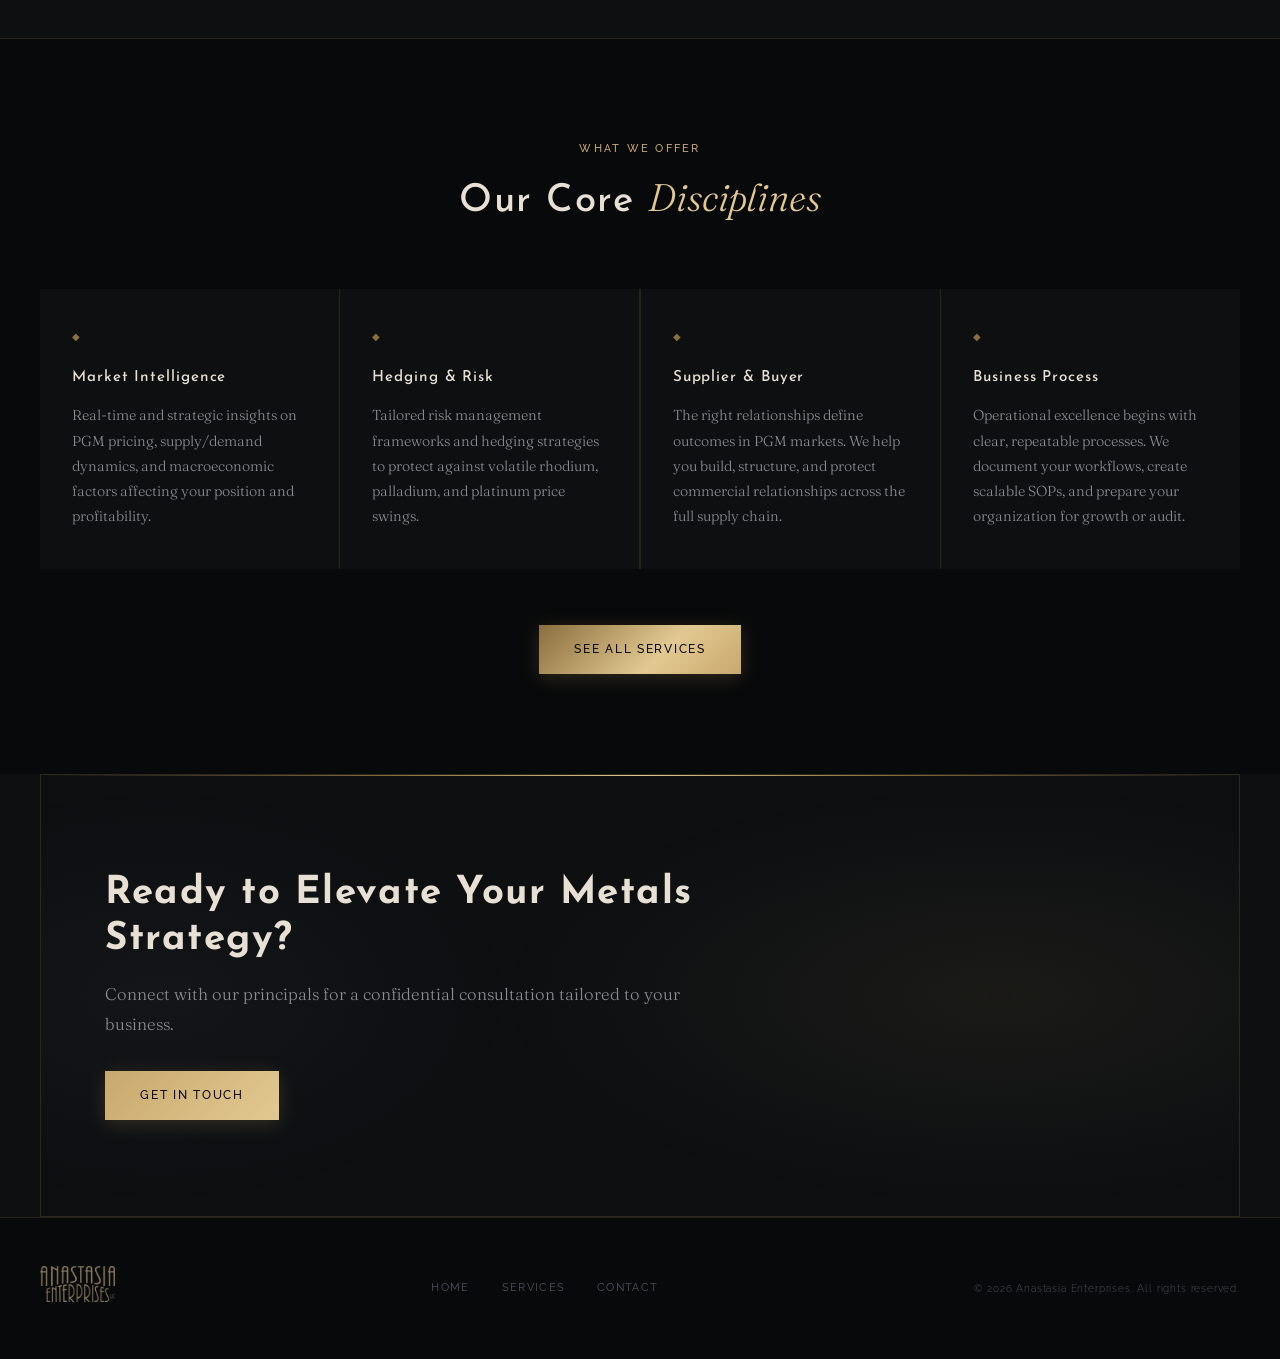
==== commit f8367588: "Update index.html" ====
--- a/index.html
+++ b/index.html
@@ -135,23 +135,23 @@
       <div class="preview-grid">
         <div class="preview-card" style="--delay:0s">
           <div class="preview-icon">&#9670;</div>
-          <h3>Trading Desk Setup</h3>
-          <p>End-to-end design and launch of precious metals trading operations — from infrastructure and pricing systems to team hiring and workflow protocols.</p>
-        </div>
-        <div class="preview-card" style="--delay:.1s">
-          <div class="preview-icon">&#9670;</div>
           <h3>Market Intelligence</h3>
           <p>Real-time and strategic insights on PGM pricing, supply/demand dynamics, and macroeconomic factors affecting your position and profitability.</p>
         </div>
-        <div class="preview-card" style="--delay:.2s">
+        <div class="preview-card" style="--delay:.1s">
           <div class="preview-icon">&#9670;</div>
           <h3>Hedging &amp; Risk</h3>
           <p>Tailored risk management frameworks and hedging strategies to protect against volatile rhodium, palladium, and platinum price swings.</p>
         </div>
+        <div class="preview-card" style="--delay:.2s">
+          <div class="preview-icon">&#9670;</div>
+          <h3>Supplier &amp; Buyer</h3>
+          <p>The right relationships define outcomes in PGM markets. We help you build, structure, and protect commercial relationships across the full supply chain.</p>
+        </div>
         <div class="preview-card" style="--delay:.3s">
           <div class="preview-icon">&#9670;</div>
-          <h3>Regulatory Compliance</h3>
-          <p>Guidance on AML, KYC, and evolving regulatory requirements for precious metals dealers and recyclers operating in domestic and global markets.</p>
+          <h3>Business Process</h3>
+          <p>Operational excellence begins with clear, repeatable processes. We document your workflows, create scalable SOPs, and prepare your organization for growth or audit.</p>
         </div>
       </div>
       <div class="services-cta">
